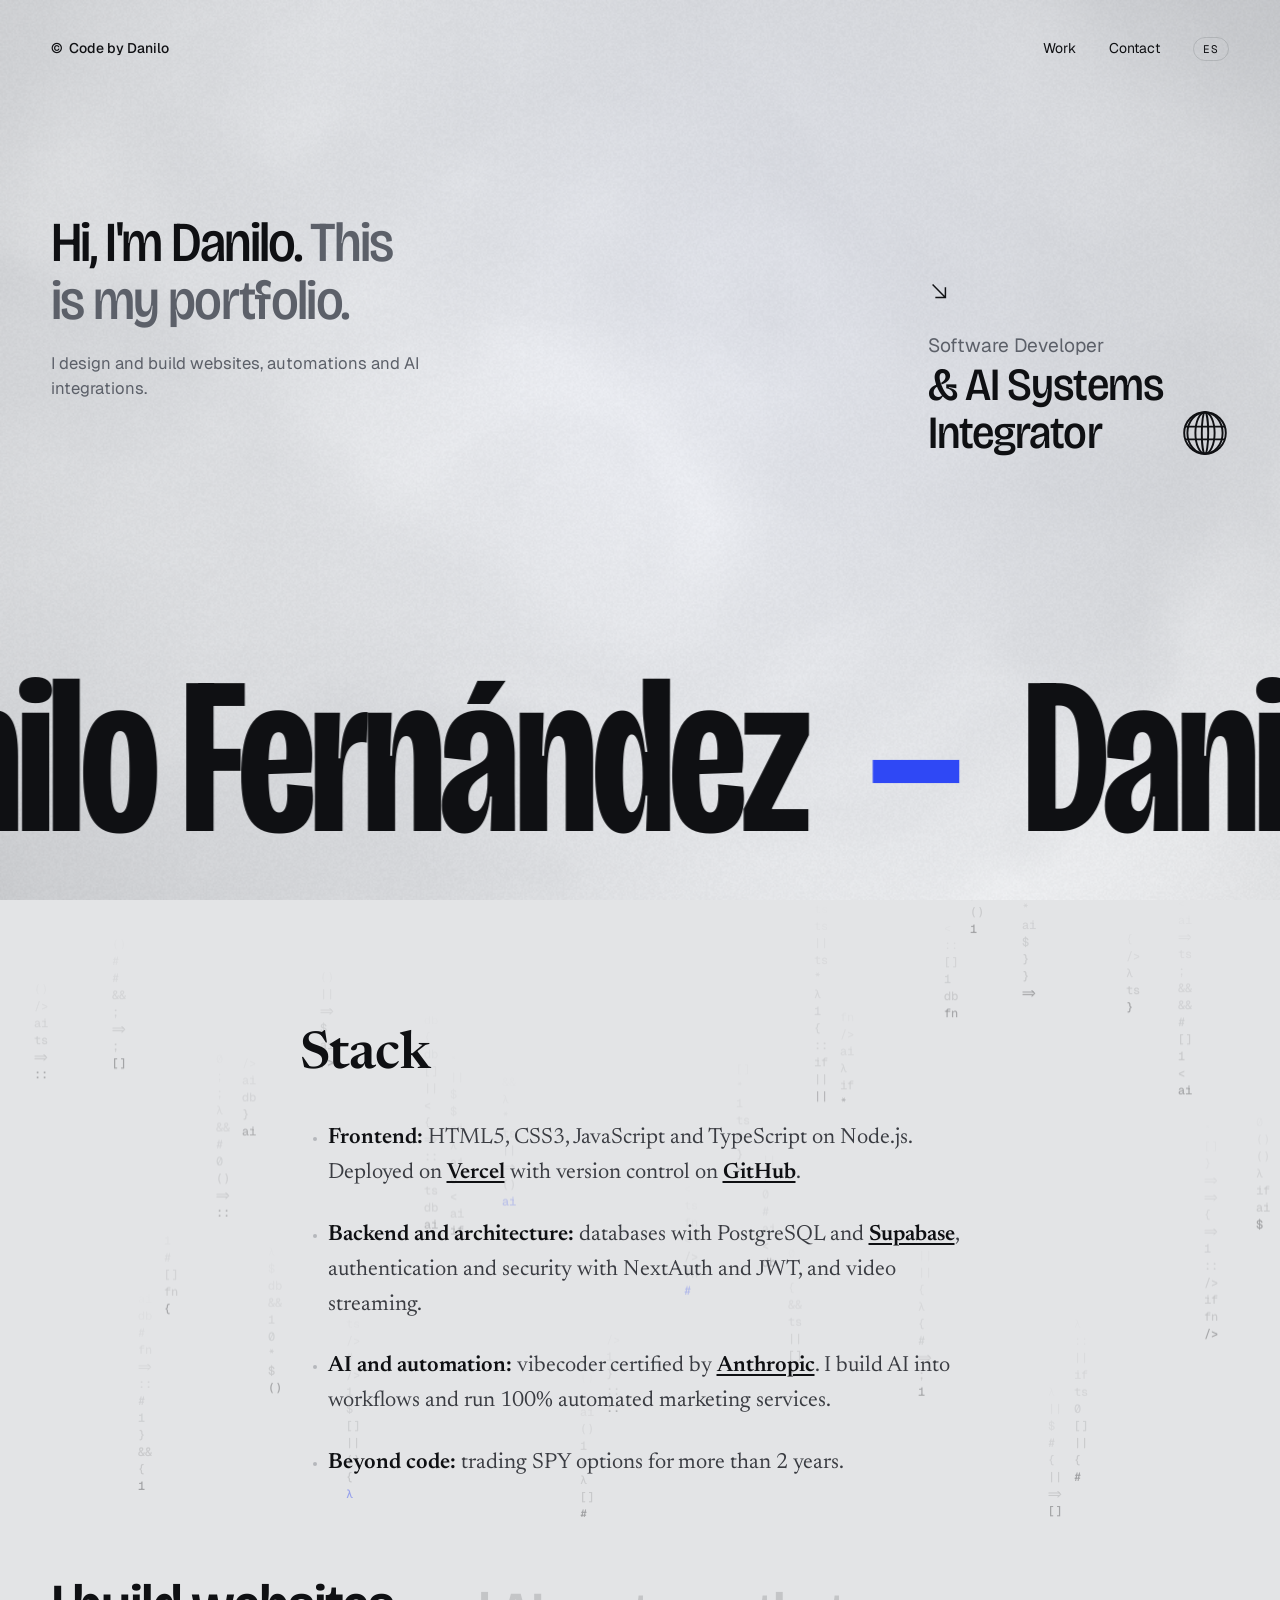
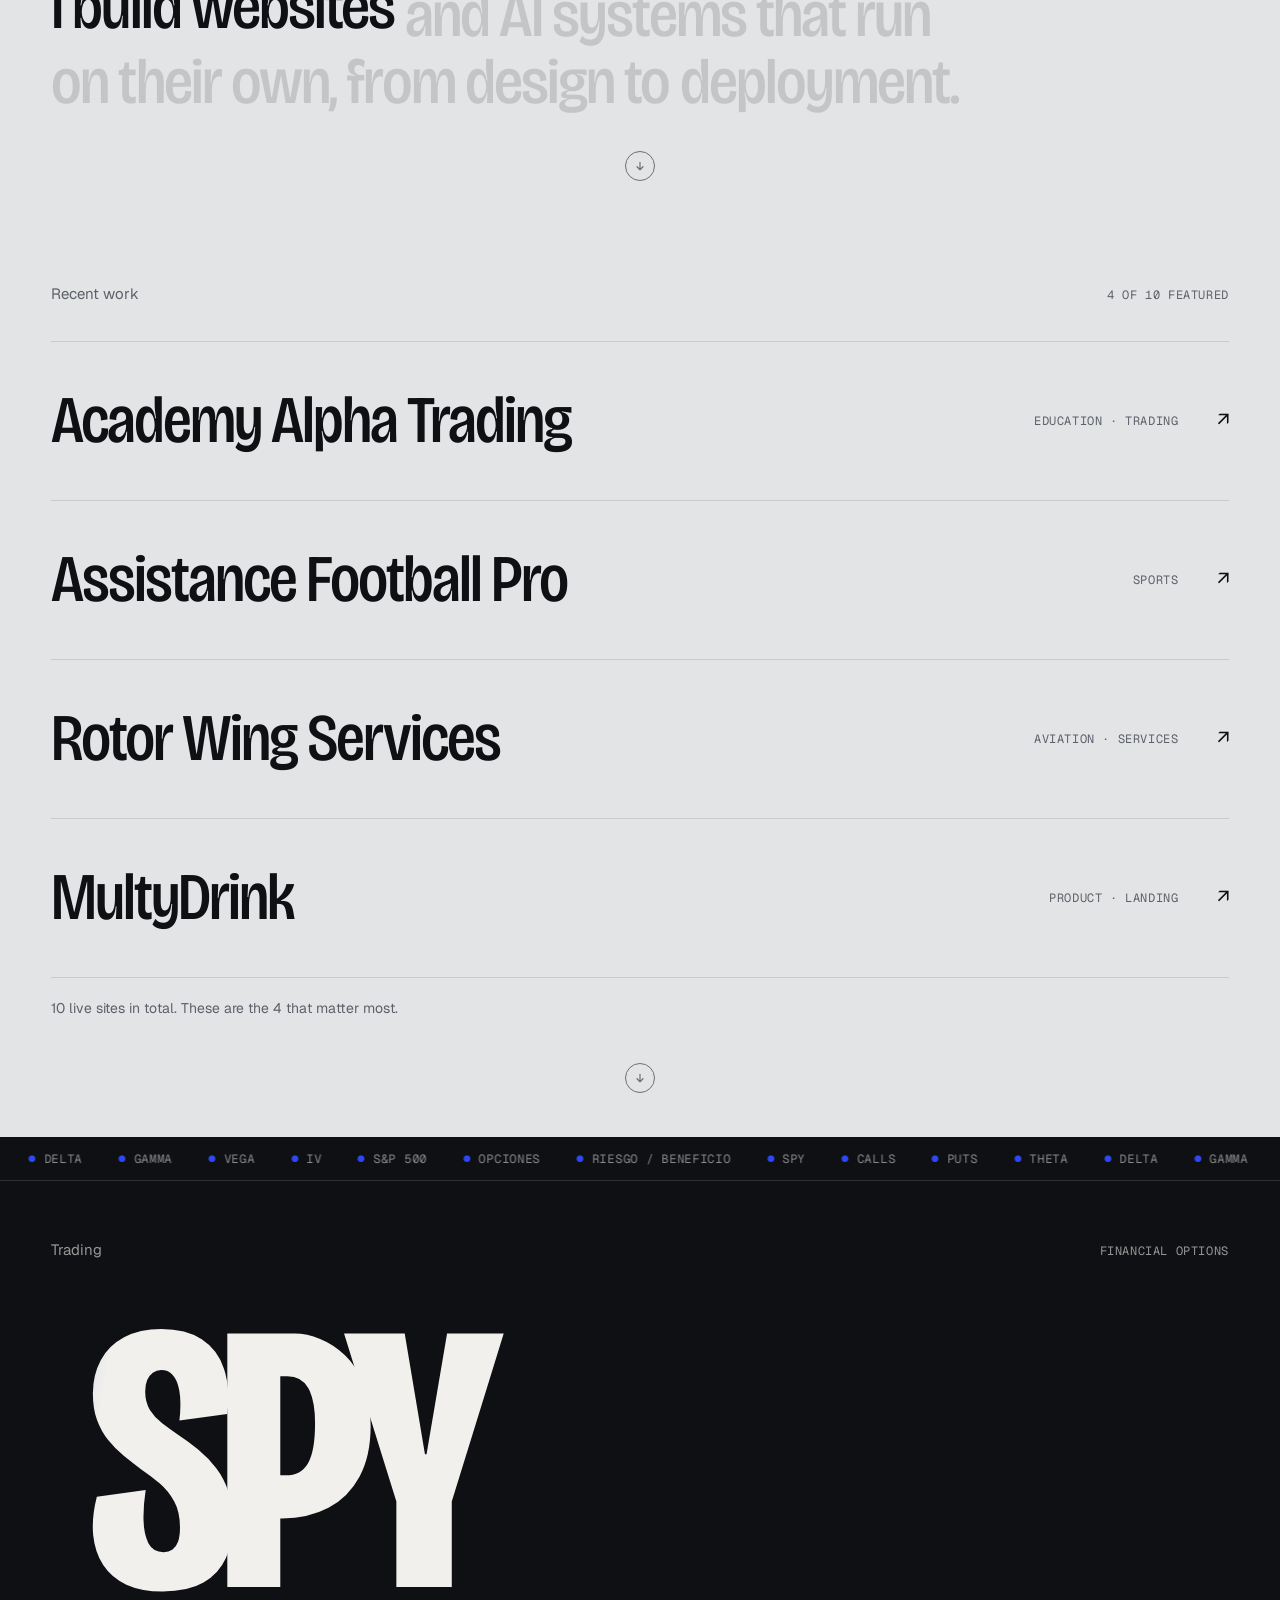
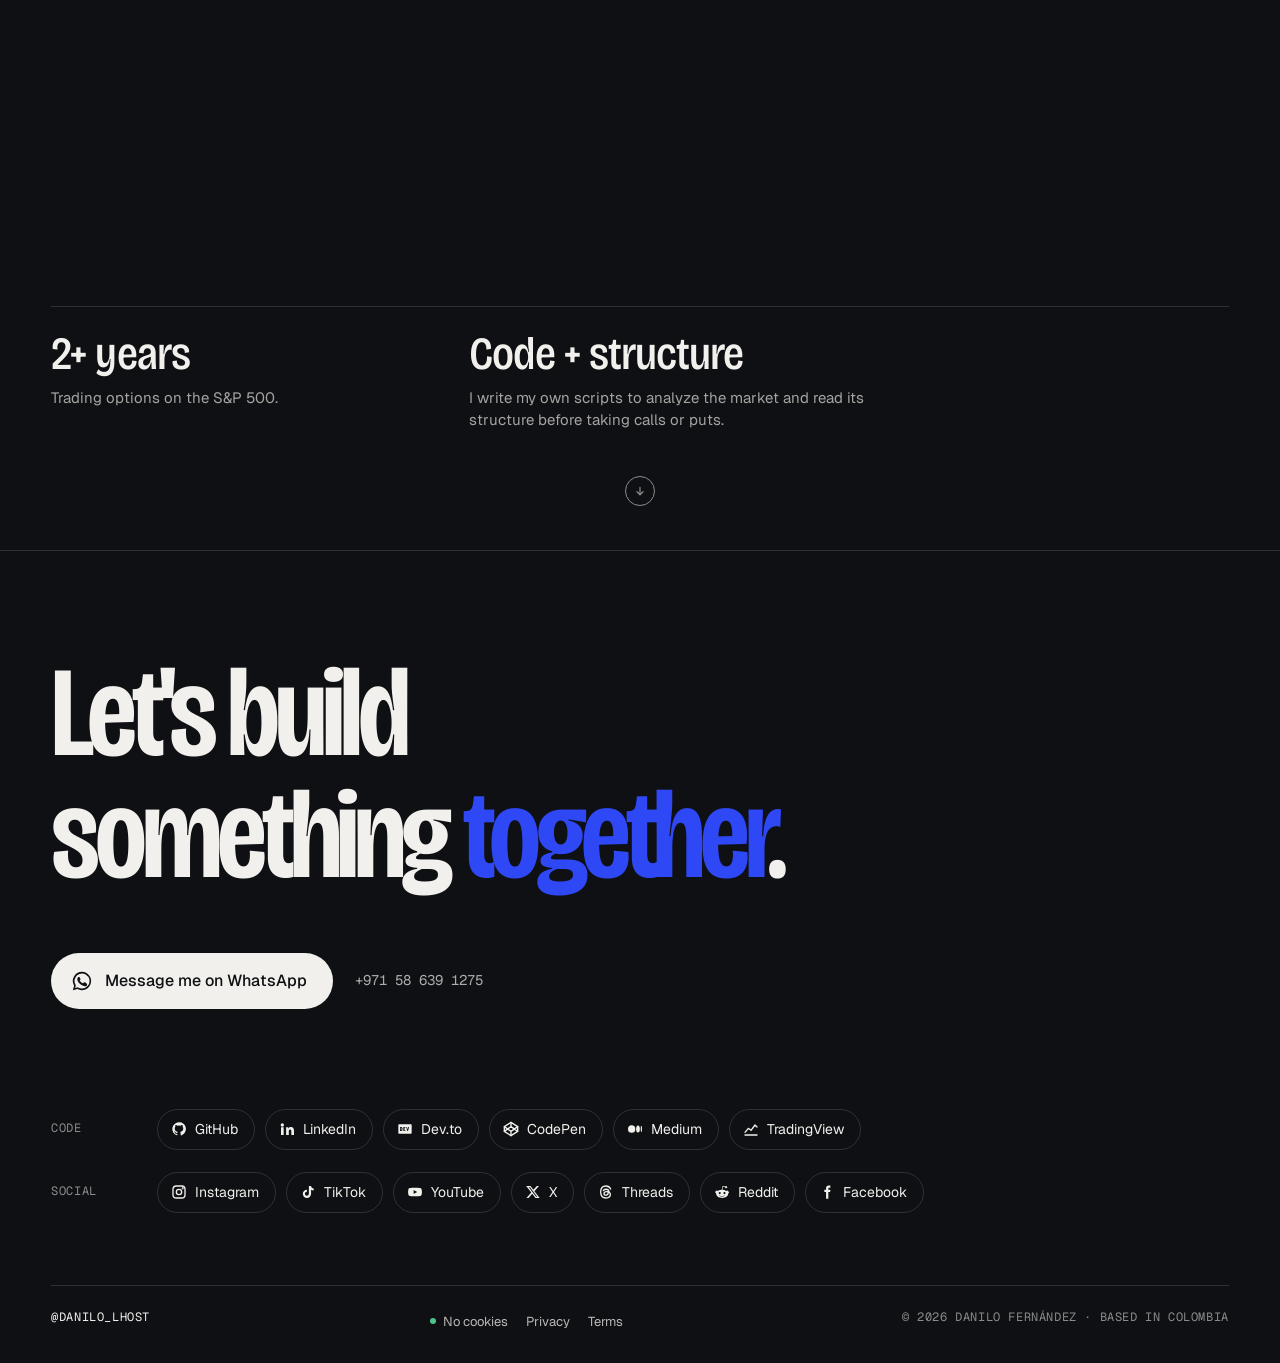
==== index.html @ 9b857a10 "Sitio web de Danilo Fernández Co-Authored-By: Claude Sonnet 5.5 <noreply@anthropic.com> Claude-Sessi" ====
<!doctype html>
<html lang="es">
<head>
<meta charset="utf-8">
<meta name="viewport" content="width=device-width, initial-scale=1, viewport-fit=cover">
<meta name="description" content="Danilo Fernández (danilo_lhost) — Software Developer &amp; AI Systems Integrator. Sitios web, IA y automatización.">
<meta name="theme-color" content="#E3E4E6">
<meta property="og:title" content="Danilo Fernández — Software Developer &amp; AI Systems Integrator">
<meta property="og:description" content="Sitios web, sistemas con IA y automatización. Trading y fútbol.">
<meta property="og:type" content="website">
<link rel="icon" href="data:image/svg+xml,%3Csvg xmlns='http://www.w3.org/2000/svg' viewBox='0 0 64 64'%3E%3Crect width='64' height='64' rx='14' fill='%230F1013'/%3E%3Ctext x='32' y='44' font-family='Arial' font-weight='700' font-size='34' text-anchor='middle' fill='%23F1F0EC'%3ED%3C/text%3E%3Ccircle cx='50' cy='44' r='4' fill='%232F48F5'/%3E%3C/svg%3E">
<style>:root{padding-top:env(safe-area-inset-top,0px);padding-bottom:env(safe-area-inset-bottom,0px)}body{margin:0}img{max-width:100%}[hidden]{display:none!important}</style>
<title>Danilo Fernández</title>
<link rel="preconnect" href="https://fonts.googleapis.com">
<link rel="preconnect" href="https://fonts.gstatic.com" crossorigin>
<link rel="stylesheet" href="https://fonts.googleapis.com/css2?family=Bricolage+Grotesque:opsz,wdth,wght@12..96,75..100,200..800&family=Geist:wght@300..700&family=Geist+Mono:wght@400;500&family=Newsreader:opsz,wght@6..72,400;6..72,500;6..72,600&display=swap">
<link rel="stylesheet" href="/styles.css">
<link rel="stylesheet" href="/extra.css">
</head>
<body>
<div class="pre" id="pre" aria-hidden="true">
<svg viewBox="0 0 100 100" preserveAspectRatio="none"><path id="prePath" d="M0 0 H100 V100 Q50 100 0 100 Z"/></svg>
<span class="word" id="preWord">Hola</span>
</div>
<header class="hero" id="top">
<div class="hero-fallback" aria-hidden="true"></div>
<canvas id="field" aria-hidden="true"></canvas>
<nav class="nav gutter" aria-label="Principal">
<a class="brand" href="#top"><span class="c">©</span><span class="roll"><span>Code by Danilo</span><span>danilo_lhost</span></span></a>
<ul>
<li><a href="#experiencia" data-i18n="nav_exp">Experiencia</a></li>
<li><a href="#proyectos" data-i18n="nav_proj">Proyectos</a></li>
<li><a href="#contacto" data-i18n="nav_contact">Contacto</a></li>
<li><button type="button" class="lang" id="langBtn" aria-label="Ver en inglés">EN</button></li>
</ul>
</nav>
<div class="hero-code" aria-label="Perfil de Danilo en código">
<div class="intro" id="intro">
<span class="avail"><i></i><span data-x="avail">Disponible para proyectos</span></span>
<p class="intro-big"><span data-x="hi">Hola, soy Danilo.</span> <span class="soft" data-x="port">Este es mi portafolio.</span></p>
<p class="intro-sub" data-x="sub">Diseño y desarrollo sitios web, automatizaciones e integraciones de IA.</p>
</div>
<div class="code" id="codeCard">
<div class="code-bar"><span class="file"><i></i>danilo.ts</span><span class="status" id="codeStatus">escribiendo…</span></div>
<pre id="codePre"></pre>
</div>
<a class="scroll-hint" id="scrollHint" href="#stack" aria-label="Desliza para ver más">
<span class="badge">
<span class="core"><svg viewBox="0 0 16 16" fill="none" stroke="currentColor" stroke-width="1.8" aria-hidden="true"><path d="M8 2v11M3.5 8.5 8 13l4.5-4.5"/></svg></span>
</span>
<span class="hint-text" data-i18n="hint"><b>Desliza para ver más</b></span>
</a>
</div>
<div class="hero-body gutter">
<div class="right">
<div class="role">
<svg class="arrow" viewBox="0 0 24 24" fill="none" stroke="currentColor" stroke-width="1.6" aria-hidden="true"><path d="M5 5l14 14M19 8v11H8"/></svg>
<div class="role-row">
<div>
<p class="kicker">Software Developer</p>
<p class="main">&amp; AI Systems<br>Integrator</p>
</div>
<svg class="globe" viewBox="0 0 30 30" fill="none" stroke="currentColor" stroke-width="1.2" aria-hidden="true">
<circle cx="15" cy="15" r="13"/><ellipse cx="15" cy="15" rx="6" ry="13"/><ellipse cx="15" cy="15" rx="11" ry="13"/><ellipse cx="15" cy="15" rx="2" ry="13"/><path d="M2.5 11h25M2.5 19h25"/>
</svg>
</div>
</div>
</div>
</div>
<div class="marquee" aria-label="Danilo Fernández">
<div class="track" id="track" aria-hidden="true">
<div class="group"><span class="nm">Danilo Fernández</span><span class="dash">—</span><span class="nm">Danilo Fernández</span><span class="dash">—</span></div>
<div class="group"><span class="nm">Danilo Fernández</span><span class="dash">—</span><span class="nm">Danilo Fernández</span><span class="dash">—</span></div>
</div>
</div>
</header>
<main>
<section class="stack gutter" id="stack">
<div class="col">
<h2>Stack</h2>
<ul>
<li data-i18n="stack_fe"><b>Frontend:</b> HTML5, CSS3, JavaScript y TypeScript sobre Node.js. Despliegue en <a href="https://vercel.com" target="_blank" rel="noopener">Vercel</a> y control de versiones en <a href="https://github.com" target="_blank" rel="noopener">GitHub</a>.</li>
<li data-i18n="stack_be"><b>Backend y arquitectura:</b> bases de datos con PostgreSQL y <a href="https://supabase.com" target="_blank" rel="noopener">Supabase</a>, autenticación y seguridad con NextAuth y JWT, y streaming de video.</li>
<li data-i18n="stack_ai"><b>IA y automatizaciones:</b> vibecoder con certificación de <a href="https://www.anthropic.com" target="_blank" rel="noopener">Anthropic</a>. Integro IA en flujos de trabajo y monto servicios de marketing 100% automatizados.</li>
<li data-i18n="stack_more"><b>Complementario:</b> trading de opciones sobre SPY desde hace más de 2 años.</li>
</ul>
</div>
<a class="next" href="#trading" aria-label="Ir a Trading"><span><svg viewBox="0 0 16 16" fill="none" stroke="currentColor" stroke-width="1.6" stroke-linecap="round" stroke-linejoin="round"><path d="M8 3v10M4 9l4 4 4-4"/></svg></span></a>
</section>
<section class="trading" id="trading">
<div class="tape" aria-hidden="true"><div class="t" id="tape"></div></div>
<div class="chart" aria-hidden="true">
<svg id="chartSvg" viewBox="0 0 1000 300" preserveAspectRatio="none">
<defs>
<linearGradient id="area" x1="0" y1="0" x2="0" y2="1"><stop offset="0" stop-color="#2F48F5" stop-opacity=".35"/><stop offset="1" stop-color="#2F48F5" stop-opacity="0"/></linearGradient>
<clipPath id="reveal"><rect id="revealRect" x="0" y="-20" width="0" height="340"/></clipPath>
</defs>
<g clip-path="url(#reveal)">
<path id="areaPath" fill="url(#area)"/>
<path id="linePath" fill="none" stroke="#2F48F5" stroke-width="2.5" vector-effect="non-scaling-stroke"/>
</g>
</svg>
</div>
<div class="inner gutter">
<div class="head"><h2 style="color:rgba(241,240,236,.6)">Trading</h2><span class="mono" data-i18n="tr_kicker">Opciones financieras</span></div>
<p class="spy" id="spy">SPY</p>
<div class="tfacts">
<div data-i18n="tr_years"><b>+2 años</b><span>Operando opciones sobre el S&amp;P 500.</span></div>
<div data-i18n="tr_code"><b>Código + estructura</b><span>Escribo mis propios scripts para analizar el mercado y leer su estructura antes de entrar en calls o puts.</span></div>
</div>
<a class="next" href="#experiencia" aria-label="Ir a Experiencia"><span><svg viewBox="0 0 16 16" fill="none" stroke="currentColor" stroke-width="1.6" stroke-linecap="round" stroke-linejoin="round"><path d="M8 3v10M4 9l4 4 4-4"/></svg></span></a>
</div>
</section>
<section class="exp gutter" id="experiencia">
<div class="statement">
<p class="big" data-i18n="exp_big">Construyo sitios web y sistemas con IA que trabajan solos, del diseño al despliegue.</p>
</div>
<a class="next" href="#proyectos" aria-label="Ir a Proyectos"><span><svg viewBox="0 0 16 16" fill="none" stroke="currentColor" stroke-width="1.6" stroke-linecap="round" stroke-linejoin="round"><path d="M8 3v10M4 9l4 4 4-4"/></svg></span></a>
</section>
<section class="work gutter" id="proyectos">
<div class="head"><h2 data-i18n="work_title">Trabajo reciente</h2><span class="mono" data-i18n="work_count">4 destacados de 10</span></div>
<ul class="rows">
<li><a href="https://academyalphatrading.com/" target="_blank" rel="noopener" data-domain="academyalphatrading.com" data-hue="228">
<span class="r-name">Academy Alpha Trading</span><span class="r-kind mono" data-i18n="k_edu">Educación · Trading</span><span class="r-arrow">↗</span></a></li>
<li><a href="https://assistancefootballpro.es/" target="_blank" rel="noopener" data-domain="assistancefootballpro.es" data-hue="150">
<span class="r-name">Assistance Football Pro</span><span class="r-kind mono" data-i18n="k_sport">Deporte</span><span class="r-arrow">↗</span></a></li>
<li><a href="https://rotorwingservices.com/" target="_blank" rel="noopener" data-domain="rotorwingservices.com" data-hue="24">
<span class="r-name">Rotor Wing Services</span><span class="r-kind mono" data-i18n="k_avi">Aviación · Servicios</span><span class="r-arrow">↗</span></a></li>
<li><a href="https://multydrink.pages.dev/" target="_blank" rel="noopener" data-domain="multydrink.pages.dev" data-hue="300">
<span class="r-name">MultyDrink</span><span class="r-kind mono" data-i18n="k_prod">Producto · Landing</span><span class="r-arrow">↗</span></a></li>
</ul>
<p class="more" data-i18n="work_more">10 sitios publicados en total. Aquí van los 4 más importantes.</p>
<a class="next" href="#contacto" aria-label="Ir a Contacto"><span><svg viewBox="0 0 16 16" fill="none" stroke="currentColor" stroke-width="1.6" stroke-linecap="round" stroke-linejoin="round"><path d="M8 3v10M4 9l4 4 4-4"/></svg></span></a>
</section>
<section class="futbol" id="futbol" hidden>
<div class="grass" aria-hidden="true"></div>
<div class="lines" aria-hidden="true">
<svg viewBox="0 0 1000 600" preserveAspectRatio="none">
<rect x="0" y="0" width="1000" height="600" pathLength="1" class="ln"/>
<path d="M500 0V600" pathLength="1" class="ln"/>
<circle cx="500" cy="300" r="90" pathLength="1" class="ln"/>
<path d="M0 140H150V460H0M1000 140H850V460H1000" pathLength="1" class="ln"/>
<path d="M0 230H55V370H0M1000 230H945V370H1000" pathLength="1" class="ln"/>
</svg>
</div>
<svg class="ball" id="ball" viewBox="0 0 100 100" aria-hidden="true">
<circle cx="50" cy="50" r="46" fill="#F1F0EC" stroke="#0F1013" stroke-width="3"/>
<path d="M50 30l17 12-6.5 20h-21L33 42z" fill="#0F1013"/>
<path d="M50 30V8M67 42l20-8M60.5 62l13 17M39.5 62l-13 17M33 42l-20-8" stroke="#0F1013" stroke-width="3" fill="none"/>
</svg>
<div class="inner gutter">
<div class="head"><h2 style="color:inherit;opacity:.7" data-i18n="fb_title">Fútbol</h2><span class="mono" data-i18n="fb_kicker">Alto rendimiento</span></div>
<h2 class="big" data-i18n="fb_big">Disciplina<br>de cancha.</h2>
<div class="ffacts">
<div class="fx-small" data-i18n="fb_eq"><b>Ex-cantera La Equidad</b><span>Categoría Sub-15, Colombia.</span></div>
<div class="fx-dubai" data-i18n="fb_dubai"><span class="mono">Dubái · Torneos internacionales</span><b>Partidos contra equipos de primera división.</b></div>
</div>
<p class="why" data-i18n="fb_why">Programo para financiar mi carrera deportiva. Cada sitio, cada automatización y cada cliente me acercan a jugar en el Barcelona.</p>
<a class="next" href="#contacto" aria-label="Ir a Contacto"><span><svg viewBox="0 0 16 16" fill="none" stroke="currentColor" stroke-width="1.6" stroke-linecap="round" stroke-linejoin="round"><path d="M8 3v10M4 9l4 4 4-4"/></svg></span></a>
</div>
</section>
</main>
<footer class="gutter" id="contacto">
<h2 data-i18n="ct_title">¿Construimos<br>algo <em>juntos</em>?</h2>
<div class="cta-row">
<a class="wa" href="https://wa.me/971586391275" target="_blank" rel="noopener">
<svg viewBox="0 0 24 24" fill="currentColor" aria-hidden="true"><path d="M12 2a10 10 0 0 0-8.6 15.1L2 22l5-1.3A10 10 0 1 0 12 2Zm0 18.2a8.2 8.2 0 0 1-4.2-1.2l-.3-.2-3 .8.8-2.9-.2-.3A8.2 8.2 0 1 1 12 20.2Zm4.5-6.1c-.2-.1-1.5-.7-1.7-.8-.2-.1-.4-.1-.6.1l-.8 1c-.1.2-.3.2-.5.1a6.7 6.7 0 0 1-3.3-2.9c-.2-.4.2-.4.7-1.3.1-.2 0-.3 0-.4l-.8-1.8c-.2-.5-.4-.4-.6-.4h-.5a1 1 0 0 0-.7.3 3 3 0 0 0-.9 2.2 5.2 5.2 0 0 0 1.1 2.8 11.9 11.9 0 0 0 4.6 4c1.7.7 2.3.8 3.2.7.5-.1 1.5-.6 1.7-1.2.2-.6.2-1.1.1-1.2l-.4-.2Z"/></svg>
<span data-i18n="wa">Escríbeme por WhatsApp</span>
</a>
<span class="wa-num">+971 58 639 1275</span>
</div>
<div class="soc-groups">
<div class="soc-group"><span class="mono" data-i18n="soc_code">Código</span><div class="socials">
<a href="https://github.com/danilo_lhost" target="_blank" rel="noopener"><svg viewBox="0 0 24 24" fill="currentColor" aria-hidden="true"><path d="M12 2a10 10 0 0 0-3.2 19.5c.5.1.7-.2.7-.5v-1.7c-2.8.6-3.4-1.3-3.4-1.3-.4-1.2-1.1-1.5-1.1-1.5-.9-.6.1-.6.1-.6 1 .1 1.5 1 1.5 1 .9 1.6 2.4 1.1 3 .8.1-.7.4-1.1.6-1.3-2.2-.3-4.6-1.1-4.6-5a3.9 3.9 0 0 1 1-2.7 3.6 3.6 0 0 1 .1-2.7s.8-.3 2.8 1a9.6 9.6 0 0 1 5 0c1.9-1.3 2.8-1 2.8-1 .5 1.4.2 2.4.1 2.7a3.9 3.9 0 0 1 1 2.7c0 3.9-2.3 4.7-4.6 5 .4.3.7.9.7 1.9v2.8c0 .3.2.6.7.5A10 10 0 0 0 12 2Z"/></svg>GitHub</a>
<a href="https://www.linkedin.com/in/danilo_lhost" target="_blank" rel="noopener"><svg viewBox="0 0 24 24" fill="currentColor" aria-hidden="true"><path d="M4.98 3.5a2.5 2.5 0 1 1 0 5 2.5 2.5 0 0 1 0-5ZM3 9.5h4V21H3V9.5Zm7 0h3.8v1.6h.1a4.2 4.2 0 0 1 3.8-2c4 0 4.8 2.6 4.8 6V21h-4v-5.2c0-1.2 0-2.9-1.8-2.9s-2 1.4-2 2.8V21h-4V9.5Z"/></svg>LinkedIn</a>
<a href="https://dev.to/danilo_lhost" target="_blank" rel="noopener"><svg viewBox="0 0 24 24" fill="currentColor" aria-hidden="true"><path d="M3 5h18a1 1 0 0 1 1 1v12a1 1 0 0 1-1 1H3a1 1 0 0 1-1-1V6a1 1 0 0 1 1-1Zm3.2 4H4.5v6h1.7a2 2 0 0 0 2-2v-2a2 2 0 0 0-2-2Zm-.2 1.2c.4 0 .6.2.6.6v2.4c0 .4-.2.6-.6.6h-.3v-3.6H6Zm6.6-1.2H9.5v6h3.1v-1.2h-1.8V12.6h1.1v-1.2h-1.1v-1.2h1.8V9Zm1.2 0 1.6 6h1.1l1.6-6h-1.3l-.9 3.7-.9-3.7h-1.2Z"/></svg>Dev.to</a>
<a href="https://codepen.io/danilo_lhost" target="_blank" rel="noopener"><svg viewBox="0 0 24 24" fill="none" stroke="currentColor" stroke-width="2" stroke-linecap="round" stroke-linejoin="round" aria-hidden="true"><path d="M12 2 22 8.5v7L12 22 2 15.5v-7L12 2Z"/><path d="M12 22v-6.5M22 8.5l-10 7-10-7M2 15.5l10-7 10 7M12 2v6.5"/></svg>CodePen</a>
<a href="https://medium.com/@danilo_lhost" target="_blank" rel="noopener"><svg viewBox="0 0 24 24" fill="currentColor" aria-hidden="true"><ellipse cx="7" cy="12" rx="5.5" ry="5.8"/><ellipse cx="16.5" cy="12" rx="2.8" ry="5.4"/><ellipse cx="21.5" cy="12" rx="1" ry="4.8"/></svg>Medium</a>
<a href="https://www.tradingview.com/u/danilo_lhost/" target="_blank" rel="noopener"><svg viewBox="0 0 24 24" fill="none" stroke="currentColor" stroke-width="2" stroke-linecap="round" stroke-linejoin="round" aria-hidden="true"><path d="M3 17l5-6 4 3 6-8 3 3"/><path d="M3 21h18"/></svg>TradingView</a>
</div></div>
<div class="soc-group"><span class="mono" data-i18n="soc_net">Redes</span><div class="socials">
<a href="https://www.instagram.com/danilo_lhost" target="_blank" rel="noopener"><svg viewBox="0 0 24 24" fill="none" stroke="currentColor" stroke-width="2" aria-hidden="true"><rect x="3" y="3" width="18" height="18" rx="5"/><circle cx="12" cy="12" r="4"/><circle cx="17.5" cy="6.5" r=".6" fill="currentColor"/></svg>Instagram</a>
<a href="https://www.tiktok.com/@danilo_lhost" target="_blank" rel="noopener"><svg viewBox="0 0 24 24" fill="currentColor" aria-hidden="true"><path d="M16.6 3c.3 2.1 1.6 3.6 3.9 3.8v3a7 7 0 0 1-3.9-1.2v6.2A6.2 6.2 0 1 1 10.4 8.6v3.2a3 3 0 1 0 2.9 3V3h3.3Z"/></svg>TikTok</a>
<a href="https://www.youtube.com/@danilo_lhost" target="_blank" rel="noopener"><svg viewBox="0 0 24 24" fill="currentColor" aria-hidden="true"><path d="M22 8.2a3 3 0 0 0-2.1-2.1C18 5.6 12 5.6 12 5.6s-6 0-7.9.5A3 3 0 0 0 2 8.2 31 31 0 0 0 1.6 12 31 31 0 0 0 2 15.8a3 3 0 0 0 2.1 2.1c1.9.5 7.9.5 7.9.5s6 0 7.9-.5a3 3 0 0 0 2.1-2.1 31 31 0 0 0 .4-3.8 31 31 0 0 0-.4-3.8ZM10 15.1V8.9l5.2 3.1L10 15.1Z"/></svg>YouTube</a>
<a href="https://x.com/danilo_lhost" target="_blank" rel="noopener"><svg viewBox="0 0 24 24" fill="currentColor" aria-hidden="true"><path d="M17.8 3h3.1l-6.8 7.7L22 21h-6.2l-4.9-6.3L5.3 21H2.2l7.2-8.3L1.8 3h6.4l4.4 5.8L17.8 3Zm-1.1 16.2h1.7L7.4 4.7H5.6l11.1 14.5Z"/></svg>X</a>
<a href="https://www.threads.net/@danilo_lhost" target="_blank" rel="noopener"><svg viewBox="0 0 24 24" fill="none" stroke="currentColor" stroke-width="2" stroke-linecap="round" stroke-linejoin="round" aria-hidden="true"><path d="M16.5 11.2c-.5-2.2-2.1-3.3-4.3-3.3-2.6 0-4.1 1.8-4.1 1.8"/><path d="M19 7.5C17.6 4.6 15.2 3 12 3 7 3 4 6.6 4 12s3 9 8 9c3.6 0 6.5-2 6.5-5.2 0-2.6-2.3-4.3-5.6-4.3-2.4 0-3.9 1.2-3.9 2.8s1.3 2.5 3 2.5c2.7 0 3.6-2.3 3.4-5.6"/></svg>Threads</a>
<a href="https://www.reddit.com/user/danilo_lhost" target="_blank" rel="noopener"><svg viewBox="0 0 24 24" fill="currentColor" aria-hidden="true"><path d="M22 12.1a2.2 2.2 0 0 0-3.7-1.6 10.8 10.8 0 0 0-5.8-1.8l1-4.6 3.2.7a1.6 1.6 0 1 0 .2-.9l-3.6-.8a.5.5 0 0 0-.6.4l-1.1 5.2a10.8 10.8 0 0 0-5.9 1.8 2.2 2.2 0 1 0-2.4 3.6v.7c0 3.5 4 6.3 9 6.3s9-2.8 9-6.3v-.7a2.2 2.2 0 0 0 1.3-2ZM7 13.6a1.6 1.6 0 1 1 3.2 0 1.6 1.6 0 0 1-3.2 0Zm9 4.2a5.8 5.8 0 0 1-4 1.2 5.8 5.8 0 0 1-4-1.2.4.4 0 0 1 .6-.6 5 5 0 0 0 3.4 1 5 5 0 0 0 3.4-1 .4.4 0 1 1 .6.6Zm-.3-2.6a1.6 1.6 0 1 1 0-3.2 1.6 1.6 0 0 1 0 3.2Z"/></svg>Reddit</a>
<a href="https://www.facebook.com/danilo_lhost" target="_blank" rel="noopener"><svg viewBox="0 0 24 24" fill="currentColor" aria-hidden="true"><path d="M14 8.5V6.8c0-.8.2-1.3 1.4-1.3H17V2.2a21 21 0 0 0-2.4-.1C12.2 2.1 10.6 3.6 10.6 6.3v2.2H8V12h2.6v10H14V12h2.7l.4-3.5H14Z"/></svg>Facebook</a>
</div></div>
</div>
<div class="foot">
<span class="mono" style="color:var(--bone)">@danilo_lhost</span>
<nav class="legal-links" aria-label="Legal">
<span class="nocookie" data-i18n="nocookie"><i></i>Sin cookies</span>
<button type="button" data-open="privacidad" data-i18n="lg_priv">Privacidad</button>
<button type="button" data-open="terminos" data-i18n="lg_terms">Términos</button>
</nav>
<span class="mono" data-i18n="copy">© 2026 Danilo Fernández · Basado en Colombia</span>
</div>
</footer>
<div class="legal" id="legal" hidden>
<div class="legal-scrim" data-close></div>
<div class="legal-sheet" role="dialog" aria-modal="true" aria-labelledby="legalTitle" tabindex="-1">
<div class="legal-top"><span class="mono" data-i18n="lg_updated">Actualizado el 16 de octubre de 2026</span><button type="button" class="legal-x" data-close aria-label="Cerrar">✕</button></div>
<article id="privacidad" hidden data-i18n="art_priv">
<h2 id="legalTitle">Privacidad</h2>
<p class="lead">Este sitio es mi portafolio. No te pide datos, no crea cuentas y no usa cookies.</p>
<h3>Qué datos recojo</h3>
<p>Ninguno de forma directa. No hay formularios, registro ni inicio de sesión.</p>
<h3>Cookies</h3>
<p>No uso cookies ni tecnologías parecidas para seguirte o medirte. Por eso no ves un aviso de cookies.</p>
<h3>Analíticas y publicidad</h3>
<p>No hay herramientas de analítica, píxeles de publicidad ni seguimiento entre sitios.</p>
<h3>Alojamiento</h3>
<p>El proveedor que sirve la página procesa datos técnicos mínimos, como la dirección IP y el navegador, solo para entregarla y protegerla de abusos.</p>
<h3>Tipografías</h3>
<p>Las fuentes se cargan desde Google Fonts, que recibe tu dirección IP para entregarlas. No instala cookies.</p>
<h3>Enlaces externos</h3>
<p>Si abres WhatsApp o alguna de mis redes, sales de este sitio y aplican las políticas de esa plataforma.</p>
<h3>Tus derechos</h3>
<p>Si me escribes, uso tu mensaje solo para responderte. Puedes pedirme en cualquier momento que lo borre, conforme a la Ley 1581 de 2012 de protección de datos de Colombia.</p>
<h3>Contacto</h3>
<p>WhatsApp: <span class="sel">+971 58 639 1275</span></p>
</article>
<article id="terminos" hidden data-i18n="art_terms">
<h2>Términos</h2>
<p class="lead">Al usar este sitio aceptas estas condiciones simples.</p>
<h3>Uso</h3>
<p>El sitio es informativo: muestra quién soy, lo que hago y mis proyectos.</p>
<h3>Propiedad</h3>
<p>El diseño, el código y los textos de este sitio son míos. Los proyectos que aparecen pertenecen a sus clientes y marcas, y se muestran como parte de mi trabajo.</p>
<h3>Trading</h3>
<p>Lo que comparto sobre trading describe mi experiencia personal. No es asesoría financiera ni una recomendación de inversión.</p>
<h3>Enlaces externos</h3>
<p>No controlo el contenido de los sitios a los que enlazo.</p>
<h3>Cambios</h3>
<p>Puedo actualizar estos términos. La fecha de arriba indica la última versión.</p>
</article>
</div>
</div>
<div class="peek" id="peek" aria-hidden="true"><div class="art"></div><span class="mono" id="peekDomain"></span><b id="peekName"></b></div>
<div class="cursor" id="cursor" aria-hidden="true"></div>
<script src="/app.js"></script>
<script src="/extra.js"></script>
</body>
</html>
---- styles.css ----
:root{ --paper:#E3E4E6; --paper-2:#D3D5D9; --ink:#0F1013; --ink-2:#1B1D22; --mute:#5C6069; --line:rgba(15,16,19,.12); --bone:#F1F0EC; --bone-line:rgba(241,240,236,.14); --cobalt:#2F48F5; --pitch:#1E6A3A; --pitch-2:#247A43; --amber:#A3500F; --f-display:"Bricolage Grotesque","Arial Narrow",system-ui,sans-serif; --f-body:"Geist",ui-sans-serif,system-ui,-apple-system,"Segoe UI",sans-serif; --f-mono:"Geist Mono",ui-monospace,SFMono-Regular,Menlo,monospace; --f-serif:"Newsreader",Georgia,"Times New Roman",serif; --ease:cubic-bezier(.22,1,.36,1); --gx:max(clamp(16px,4vw,56px), env(safe-area-inset-left,0px)); --gr:max(clamp(16px,4vw,56px), env(safe-area-inset-right,0px)); color-scheme:light; }
html{background:var(--paper)}
@media all{html{scroll-behavior:smooth}}
body{background:var(--paper);color:var(--ink);font-family:var(--f-body);font-size:15px;line-height:1.5;-webkit-font-smoothing:antialiased;overflow-x:hidden}
body.locked{overflow:hidden}
a{color:inherit;text-decoration:none}
::selection{background:var(--cobalt);color:var(--bone)}
:focus-visible{outline:2px solid var(--cobalt);outline-offset:4px;border-radius:4px}
.gutter{padding-left:var(--gx);padding-right:var(--gr)}
.mono{font-family:var(--f-mono);font-size:12px;letter-spacing:.05em;text-transform:uppercase;color:var(--mute)}
.head{display:flex;justify-content:space-between;align-items:baseline;gap:16px;margin-bottom:clamp(20px,3vw,36px)}
.head h2{margin:0;font-weight:400;font-size:15px;color:var(--mute)}
.pre{position:fixed;inset:0;z-index:100;display:grid;place-items:center;color:var(--bone);pointer-events:none; animation:pre-failsafe .01s linear 4.5s forwards}
.pre svg{position:absolute;inset:0;width:100%;height:100%;overflow:visible}
.pre path{fill:var(--ink)}
.pre .word{position:relative;display:flex;align-items:center;gap:14px;font-size:clamp(34px,5vw,52px);letter-spacing:-.01em;font-weight:400}
.pre .word::before{content:"";width:10px;height:10px;border-radius:50%;background:var(--bone)}
.pre.out .word{opacity:0;transform:translateY(-30px);transition:opacity .4s, transform .6s var(--ease)}
.pre.gone{display:none}
@keyframes pre-failsafe{to{visibility:hidden}}
.hero{position:relative;min-height:100svh;display:flex;flex-direction:column;overflow:hidden;isolation:isolate;background:var(--paper)}
.hero-fallback{position:absolute;inset:0;z-index:-2;background:radial-gradient(90% 70% at 70% 30%, var(--paper) 0%, var(--paper-2) 100%)}
#field{position:absolute;inset:0;width:100%;height:100%;z-index:-1;display:block}
.nav{display:flex;justify-content:space-between;align-items:center;gap:16px;padding-block:clamp(20px,3vw,34px);font-size:14px;position:relative;z-index:3}
.brand{display:inline-flex;gap:6px;align-items:center;font-weight:500}
.brand .c{display:inline-block;transition:transform .6s var(--ease)}
.brand:hover .c{transform:rotate(360deg)}
.roll{display:inline-grid;overflow:hidden;height:1.5em}
.roll span{grid-area:1/1;transition:transform .55s var(--ease)}
.roll span+span{transform:translateY(110%)}
.brand:hover .roll span:first-child{transform:translateY(-110%)}
.brand:hover .roll span+span{transform:translateY(0)}
.nav ul{display:flex;gap:clamp(14px,2.6vw,36px);list-style:none;margin:0;padding:0}
.nav ul a{position:relative;display:inline-block;padding-block:4px}
.nav ul a::after{content:"";position:absolute;left:50%;bottom:-6px;width:5px;height:5px;border-radius:50%;background:currentColor;transform:translateX(-50%) scale(0);transition:transform .45s var(--ease)}
.nav ul a:hover::after{transform:translateX(-50%) scale(1)}
.hero-body{flex:1;display:flex;justify-content:flex-end;align-items:center;gap:28px;position:relative;z-index:2;padding-block:24px}
.right{display:flex;align-items:flex-end;gap:clamp(20px,3vw,44px);flex-wrap:wrap}
.role{min-width:0}
.role .arrow{width:22px;height:22px;display:block;margin-bottom:clamp(18px,2.4vw,30px)}
.role p{margin:0}
.role .kicker{font-size:clamp(16px,1.5vw,20px);color:var(--mute)}
.role .main{font-family:var(--f-display);font-variation-settings:"wdth" 92,"opsz" 64;font-weight:500;font-size:clamp(30px,3.6vw,50px);line-height:1.04;letter-spacing:-.02em;text-wrap:balance}
.globe{width:48px;height:48px;flex:none;color:var(--ink)}
.globe ellipse{transform-box:fill-box;transform-origin:center;animation:meridian 6s linear infinite}
.globe ellipse:nth-of-type(2){animation-delay:-2s}
.globe ellipse:nth-of-type(3){animation-delay:-4s}
@keyframes meridian{0%{transform:scaleX(1)}50%{transform:scaleX(-1)}100%{transform:scaleX(1)}}
.role-row{display:flex;align-items:flex-end;gap:18px}
.magnet-zone{padding:22px;margin:-22px;touch-action:manipulation}
.magnet{position:relative;display:grid;place-items:center;width:clamp(112px,10vw,140px);aspect-ratio:1;max-width:100%;border-radius:50%;background:var(--ink);color:var(--bone); font-weight:500;font-size:14px;line-height:1.2;text-align:center;overflow:hidden;will-change:transform}
.magnet::before{content:"";position:absolute;inset:-10%;border-radius:50%;background:var(--cobalt);transform:translateY(102%) scale(1.1);transition:transform .6s var(--ease)}
.magnet:hover::before{transform:translateY(0) scale(1.1)}
.magnet span{position:relative;will-change:transform}
.hero-code{position:absolute;z-index:2;left:var(--gx);top:0;bottom:12%;display:flex;flex-direction:column;justify-content:center;gap:22px;width:min(470px,40vw);perspective:900px;pointer-events:none}
.hero-code .code{pointer-events:auto;width:100%}
.code{border-radius:16px;background:rgba(255,255,255,.42);-webkit-backdrop-filter:blur(18px) saturate(1.2);backdrop-filter:blur(18px) saturate(1.2); border:1px solid rgba(255,255,255,.7);box-shadow:0 1px 0 rgba(255,255,255,.8) inset,0 30px 60px -30px rgba(15,16,19,.35);overflow:hidden;will-change:transform;transform-style:preserve-3d}
.code-bar{display:flex;justify-content:space-between;align-items:center;gap:12px;padding:12px 16px;border-bottom:1px solid var(--line)}
.code-bar .file{display:inline-flex;align-items:center;gap:8px;font-family:var(--f-mono);font-size:12px;color:var(--ink)}
.code-bar .file i{width:8px;height:8px;border-radius:2px;background:var(--cobalt)}
.code-bar .status{font-family:var(--f-mono);font-size:11px;color:var(--mute);letter-spacing:.04em}
.code-bar .status.ok{color:var(--pitch)}
.code pre{margin:0;padding:16px 18px 18px;font-family:var(--f-mono);font-size:clamp(11.5px,1vw,13.5px);line-height:1.75;color:var(--ink);white-space:pre;overflow-x:auto;min-height:15.5em;counter-reset:ln}
.code .k{color:#7A2FB8}.code .s{color:var(--cobalt)}.code .n{color:var(--amber)}.code .c{color:var(--mute)}.code .f{color:var(--pitch)}
.caret{display:inline-block;width:.55em;height:1.15em;vertical-align:-.2em;background:var(--cobalt);margin-left:1px;animation:blink 1s steps(1) infinite}
@keyframes blink{50%{opacity:0}}
.scroll-hint{display:inline-flex;align-items:center;gap:18px;padding-left:8px;align-self:flex-start;pointer-events:auto;color:var(--ink);visibility:hidden}
.scroll-hint.show{visibility:visible}
.badge{position:relative;width:56px;height:56px;flex:none;transform:scale(0) rotate(-90deg)}
.scroll-hint.show .badge{animation:pop .9s cubic-bezier(.34,1.56,.64,1) forwards}
@keyframes pop{to{transform:scale(1) rotate(0)}}
.badge .ring{position:absolute;inset:0;width:100%;height:100%;animation:spin 9s linear infinite}
.badge .ring text{font-family:var(--f-mono);font-size:9.6px;letter-spacing:.18em;fill:var(--ink);text-transform:uppercase}
@keyframes spin{to{transform:rotate(360deg)}}
.badge .core{position:absolute;inset:0;border-radius:50%;background:var(--cobalt);color:var(--bone);display:grid;place-items:center;box-shadow:0 10px 24px -8px rgba(47,72,245,.6);transition:transform .5s cubic-bezier(.34,1.56,.64,1)}
.badge .core svg{width:20px;height:20px;animation:bob 1.3s var(--ease) infinite}
.badge .core::before,.badge .core::after{content:"";position:absolute;inset:0;border-radius:50%;border:1.5px solid var(--cobalt);animation:ripple 2.2s var(--ease) infinite}
.badge .core::after{animation-delay:1.1s}
@keyframes ripple{0%{transform:scale(1);opacity:.8}100%{transform:scale(2.3);opacity:0}}
@keyframes bob{0%,100%{transform:translateY(-2px)}50%{transform:translateY(4px)}}
.scroll-hint:hover .core{transform:scale(1.12)}
.hint-text{display:flex;flex-direction:column;gap:2px;opacity:0;transform:translateX(-10px)}
.scroll-hint.show .hint-text{animation:slidein .7s var(--ease) .25s forwards}
@keyframes slidein{to{opacity:1;transform:none}}
.hint-text b{font-family:var(--f-display);font-variation-settings:"wdth" 85;font-weight:600;font-size:clamp(20px,1.8vw,24px);letter-spacing:-.02em;line-height:1.05}
.hint-text span{font-family:var(--f-mono);font-size:11px;letter-spacing:.06em;text-transform:uppercase;color:var(--mute)}
.scroll-hint.popped .badge{transform:none;animation:none}
.scroll-hint.popped.nudge .badge{animation:nudge .8s cubic-bezier(.34,1.56,.64,1)}
@keyframes nudge{0%{transform:scale(1)}30%{transform:scale(1.15) translateY(6px)}60%{transform:scale(.96) translateY(-2px)}100%{transform:scale(1)}}
.scroll-hint.hide{opacity:0;transform:translateY(-8px);transition:opacity .5s var(--ease),transform .5s var(--ease)}
@media not all{.badge{transform:none}.badge .ring,.badge .core svg,.badge .core::before,.badge .core::after{animation:none}.hint-text{opacity:1;transform:none}}
.marquee{position:relative;z-index:1;overflow:hidden;padding-block:.06em clamp(10px,2vw,26px);user-select:none;-webkit-user-select:none}
.track{display:flex;width:max-content;will-change:transform}
.group{display:flex;flex:none}
.group > span{font-family:var(--f-display);font-variation-settings:"wdth" 75,"opsz" 96;font-weight:600;font-size:clamp(92px,17.5vw,270px);line-height:1.04;letter-spacing:-.03em;white-space:nowrap;padding-inline:.04em .26em}
.group .dash{color:var(--cobalt)}
@media all{ .is-ready .nav,.is-ready .role,.is-ready .magnet-zone,.is-ready .hero-code{animation:rise 1s var(--ease) both}
.is-ready .hero-code{animation-delay:.08s}
.is-ready .role{animation-delay:.12s}.is-ready .magnet-zone{animation-delay:.22s}
.is-ready .group{animation:nameIn 1.3s var(--ease) both .05s}
.group > .nm{animation:sheen 7s ease-in-out infinite 1.4s}
}
@keyframes rise{from{transform:translateY(24px);opacity:.001}to{transform:none;opacity:1}}
@keyframes nameIn{from{transform:translateY(105%)}to{transform:none}}
.group > .nm{background:linear-gradient(100deg,var(--ink) 0 44%,var(--cobalt) 50%,var(--ink) 56% 100%);background-size:320% 100%;background-position:100% 0; -webkit-background-clip:text;background-clip:text;color:transparent;-webkit-text-fill-color:transparent}
@keyframes sheen{0%{background-position:100% 0}45%,100%{background-position:0 0}}
.exp{padding-block:clamp(72px,10vw,140px) clamp(48px,7vw,96px)}
.statement{display:grid;grid-template-columns:minmax(0,1fr);max-width:900px;gap:clamp(24px,5vw,80px);align-items:start;margin-bottom:clamp(56px,8vw,110px)}
.statement p{margin:0}
.statement .big{font-size:clamp(24px,3vw,40px);line-height:1.22;letter-spacing:-.015em;text-wrap:balance}
.statement .small{color:var(--mute);max-width:34ch}
.xrows{list-style:none;margin:0;padding:0;border-bottom:1px solid var(--line)}
.xrows li{display:grid;grid-template-columns:minmax(150px,.32fr) minmax(0,1fr) auto;gap:clamp(12px,3vw,40px);align-items:baseline;padding-block:clamp(20px,2.6vw,30px);border-top:1px solid var(--line)}
.xrows h3{margin:0;font-family:var(--f-display);font-variation-settings:"wdth" 88;font-weight:500;font-size:clamp(22px,2.4vw,30px);letter-spacing:-.02em;line-height:1.1}
.xrows p{margin:0;color:var(--ink);opacity:.78;max-width:60ch}
.trading{background:var(--ink);color:var(--bone);overflow:hidden;position:relative;padding-block:clamp(80px,12vw,160px)}
.trading .mono{color:rgba(241,240,236,.6)}
.trading .inner{position:relative;z-index:2}
.tape{position:absolute;top:0;left:0;right:0;border-bottom:1px solid var(--bone-line);overflow:hidden;white-space:nowrap;padding-block:10px;z-index:2}
.tape .t{display:inline-flex;gap:36px;will-change:transform}
.tape span{font-family:var(--f-mono);font-size:12px;letter-spacing:.06em;color:rgba(241,240,236,.55)}
.tape b{color:var(--cobalt);font-weight:500}
.spy{font-family:var(--f-display);font-variation-settings:"wdth" 75,"opsz" 96;font-weight:700;font-size:clamp(140px,30vw,440px);line-height:.85;letter-spacing:-.05em;margin:clamp(12px,2vw,24px) 0 0; background:linear-gradient(100deg, var(--bone) 0%, var(--bone) 40%, var(--cobalt) 50%, var(--bone) 60%, var(--bone) 100%);background-size:250% 100%;background-position:calc(100% - var(--p,0) * 100%) 0; -webkit-background-clip:text;background-clip:text;color:transparent;transform:translateX(calc((var(--p,0) - .5) * -6%))}
.chart{position:absolute;left:0;right:0;top:clamp(110px,16vw,200px);height:clamp(180px,32vw,380px);z-index:1;pointer-events:none}
.chart svg{width:100%;height:100%;display:block;overflow:visible}
.tfacts{display:grid;grid-template-columns:minmax(0,.8fr) minmax(0,1.6fr);gap:clamp(16px,3vw,40px);margin-top:clamp(140px,22vw,300px);border-top:1px solid var(--bone-line);padding-top:24px}
.tfacts b{display:block;font-family:var(--f-display);font-variation-settings:"wdth" 85;font-weight:500;font-size:clamp(28px,3.6vw,52px);letter-spacing:-.02em;line-height:1}
.tfacts span{display:block;margin-top:10px;color:rgba(241,240,236,.66);font-size:15px;max-width:46ch}
.futbol{position:relative;overflow:hidden;padding-block:clamp(80px,12vw,160px);background:var(--paper);transition:color .5s var(--ease)}
.futbol .grass{position:absolute;inset:0;z-index:0;background:repeating-linear-gradient(90deg, var(--pitch) 0 9%, var(--pitch-2) 9% 18%);opacity:var(--g,0)}
.futbol .lines{position:absolute;inset:6% 4%;z-index:1;color:var(--bone);opacity:calc(var(--g,0) * .55)}
.futbol .lines svg{width:100%;height:100%}
.futbol .lines *{fill:none;stroke:currentColor;stroke-width:2;vector-effect:non-scaling-stroke}
.futbol .inner{position:relative;z-index:2}
.futbol.on{color:var(--bone)}
.futbol.on .mono{color:rgba(241,240,236,.72)}
.futbol h2.big{margin:0;font-family:var(--f-display);font-variation-settings:"wdth" 78,"opsz" 96;font-weight:600;font-size:clamp(64px,13vw,200px);line-height:.92;letter-spacing:-.04em}
.ffacts{display:grid;grid-template-columns:minmax(0,.8fr) minmax(0,1.7fr);gap:clamp(16px,3vw,40px);margin-top:clamp(48px,8vw,110px);align-items:end}
.ffacts div{border-top:1px solid currentColor;padding-top:18px;opacity:.95}
.ffacts b{display:block;font-weight:500;font-size:clamp(17px,1.6vw,21px);line-height:1.25;letter-spacing:-.01em}
.ffacts span{display:block;margin-top:6px;font-size:14px;opacity:.72}
.ffacts .fx-dubai{border-top-width:2px}
.ffacts .fx-dubai .mono{color:inherit;opacity:.8;margin:0 0 12px}
.ffacts .fx-dubai b{font-family:var(--f-display);font-variation-settings:"wdth" 82,"opsz" 72;font-weight:600;font-size:clamp(30px,4.4vw,64px);line-height:1;letter-spacing:-.03em;text-wrap:balance}
.why{margin:clamp(40px,6vw,72px) 0 0;max-width:34ch;font-size:clamp(20px,2.2vw,28px);line-height:1.3;letter-spacing:-.01em;text-wrap:balance}
.ball{position:absolute;z-index:2;right:0;top:clamp(80px,10vw,140px);width:clamp(54px,7vw,90px);height:auto;will-change:transform}
.work{padding-block:clamp(72px,10vw,140px) clamp(40px,6vw,80px)}
.rows{list-style:none;margin:0;padding:0;border-bottom:1px solid var(--line)}
.rows a{display:grid;grid-template-columns:minmax(0,1fr) auto auto;align-items:center;gap:clamp(12px,3vw,48px);padding-block:clamp(24px,3.6vw,44px);border-top:1px solid var(--line);transition:opacity .45s var(--ease)}
.rows:hover a{opacity:.32}
.rows a:hover{opacity:1}
.r-name{font-family:var(--f-display);font-variation-settings:"wdth" 85,"opsz" 72;font-weight:500;font-size:clamp(28px,5.2vw,72px);line-height:1.05;letter-spacing:-.03em;min-width:0;padding-right:.05em;transition:transform .6s var(--ease)}
.rows a:hover .r-name{transform:translateX(clamp(6px,1.4vw,18px))}
.r-arrow{font-size:20px;transition:transform .5s var(--ease)}
.rows a:hover .r-arrow{transform:translate(3px,-3px)}
.more{margin-top:20px;color:var(--mute);font-size:14px}
.peek{position:fixed;left:0;top:0;width:300px;height:200px;border-radius:14px;pointer-events:none;z-index:20;overflow:hidden;color:var(--bone); display:flex;flex-direction:column;justify-content:space-between;padding:18px;background:var(--ink-2);opacity:0;will-change:transform}
.peek .art{position:absolute;inset:0;z-index:-1;background: radial-gradient(70% 90% at 80% 10%, hsl(var(--h) 85% 58% / .9) 0%, transparent 60%), radial-gradient(80% 70% at 10% 100%, hsl(calc(var(--h) + 40) 75% 35% / .85) 0%, transparent 65%), var(--ink-2)}
.peek b{font-family:var(--f-display);font-variation-settings:"wdth" 80;font-weight:600;font-size:30px;line-height:1;letter-spacing:-.02em;text-wrap:balance}
.peek .mono{color:var(--bone);opacity:.8}
.stack{padding-block:clamp(72px,10vw,140px)}
.stack .col{max-width:680px;margin-inline:auto}
.stack h2{margin:0 0 clamp(24px,3vw,36px);font-family:var(--f-serif);font-weight:600;font-size:clamp(38px,4.6vw,52px);letter-spacing:-.01em;line-height:1.1}
.stack ul{margin:0;padding-left:1.25em;display:flex;flex-direction:column;gap:clamp(18px,2.2vw,26px);font-family:var(--f-serif);font-size:clamp(19px,1.8vw,22px);line-height:1.6;color:#3A3C42}
.stack li::marker{color:#B5B7BC;font-size:.8em}
.stack li b{color:var(--ink);font-weight:600}
.stack li a{color:var(--ink);font-weight:600;text-decoration:underline;text-decoration-thickness:1.5px;text-underline-offset:3px;transition:color .25s}
.stack li a:hover{color:var(--cobalt)}
footer{background:var(--ink);color:var(--bone);padding-block:clamp(72px,10vw,140px) 28px}
footer h2{margin:0 0 clamp(32px,5vw,56px);font-family:var(--f-display);font-variation-settings:"wdth" 80,"opsz" 96;font-weight:600;font-size:clamp(48px,10vw,150px);line-height:.95;letter-spacing:-.04em;text-wrap:balance}
footer h2 em{font-style:normal;color:var(--cobalt)}
.cta-row{display:flex;flex-wrap:wrap;align-items:center;gap:14px 22px;margin-bottom:clamp(56px,8vw,100px)}
.wa{display:inline-flex;align-items:center;gap:12px;background:var(--bone);color:var(--ink);border-radius:999px;padding:16px 26px 16px 20px;font-weight:500;font-size:16px;transition:transform .5s var(--ease), background .3s}
.wa:hover{transform:translateY(-2px);background:#fff}
.wa:active{transform:scale(.97)}
.wa svg{width:22px;height:22px;flex:none}
.wa-num{font-family:var(--f-mono);font-size:14px;color:rgba(241,240,236,.7);user-select:all}
.soc-groups{display:grid;gap:22px;margin-bottom:clamp(40px,6vw,72px)}
.soc-group{display:grid;grid-template-columns:90px minmax(0,1fr);gap:16px;align-items:start}
.soc-group>.mono{padding-top:10px}
.socials{display:flex;flex-wrap:wrap;gap:10px}
.socials a{display:inline-flex;align-items:center;gap:8px;border:1px solid var(--bone-line);border-radius:999px;padding:9px 16px 9px 13px;font-size:14px;transition:background .3s, border-color .3s, color .3s}
.socials a:hover{background:var(--bone);color:var(--ink);border-color:var(--bone)}
.socials svg{width:16px;height:16px;flex:none}
.foot{display:flex;flex-wrap:wrap;gap:12px 24px;justify-content:space-between;border-top:1px solid var(--bone-line);padding-top:22px}
footer .mono{color:rgba(241,240,236,.55)}
.legal-links{display:flex;flex-wrap:wrap;align-items:center;gap:6px 18px}
.legal-links button{appearance:none;background:none;border:0;padding:4px 0;color:rgba(241,240,236,.75);font:inherit;font-size:13px;cursor:pointer;text-decoration:underline;text-decoration-color:transparent;text-underline-offset:4px;transition:color .25s,text-decoration-color .25s}
.legal-links button:hover{color:var(--bone);text-decoration-color:currentColor}
.nocookie{display:inline-flex;align-items:center;gap:7px;font-size:13px;color:rgba(241,240,236,.75)}
.nocookie i{width:6px;height:6px;border-radius:50%;background:#4CC38A}
.legal{position:fixed;inset:0;z-index:60;display:flex;align-items:flex-end;justify-content:center}
.legal-scrim{position:absolute;inset:0;background:rgba(15,16,19,.45);-webkit-backdrop-filter:blur(6px);backdrop-filter:blur(6px);opacity:0;transition:opacity .4s var(--ease)}
.legal-sheet{position:relative;width:min(680px,100%);max-height:86svh;overflow-y:auto;overscroll-behavior:contain;background:var(--paper);color:var(--ink);border-radius:22px 22px 0 0; padding:22px max(22px, env(safe-area-inset-right,0px)) calc(36px + env(safe-area-inset-bottom,0px)) max(22px, env(safe-area-inset-left,0px));transform:translateY(100%);transition:transform .55s var(--ease);outline:none}
.legal.open .legal-scrim{opacity:1}
.legal.open .legal-sheet{transform:none}
@media (min-width:760px){.legal{align-items:center}.legal-sheet{border-radius:22px;max-height:80vh;padding:28px 40px 40px;transform:translateY(24px) scale(.98);opacity:0;transition:transform .5s var(--ease),opacity .35s}.legal.open .legal-sheet{transform:none;opacity:1}}
.legal-top{position:sticky;top:-22px;display:flex;justify-content:space-between;align-items:center;padding-block:4px 12px;background:var(--paper);z-index:1}
.legal-x{appearance:none;border:0;width:34px;height:34px;border-radius:50%;background:var(--paper-2);color:var(--ink);font-size:14px;cursor:pointer}
.legal article h2{margin:8px 0 10px;font-family:var(--f-serif);font-weight:600;font-size:36px;letter-spacing:-.01em;line-height:1.1}
.legal article .lead{font-family:var(--f-serif);font-size:20px;line-height:1.5;color:#3A3C42;margin:0 0 18px;text-wrap:pretty}
.legal article h3{margin:22px 0 4px;font-size:15px;font-weight:600}
.legal article p{margin:0;color:#3A3C42;line-height:1.6;max-width:60ch}
.sel{font-family:var(--f-mono);user-select:all}
.stack,.trading,.exp,.work,.futbol{padding-bottom:clamp(24px,3.5vw,44px)}
.next{display:grid;place-items:center;width:28px;height:28px;margin:clamp(24px,3.5vw,44px) auto 0;border-radius:50%;border:1px solid currentColor;color:inherit;opacity:.55;position:relative;overflow:hidden; transition:opacity .3s var(--ease),transform .5s cubic-bezier(.34,1.56,.64,1),background .3s,color .3s}
.next span{display:grid;place-items:center;animation:dropIn 2.4s var(--ease) infinite}
.next svg{width:12px;height:12px}
.next:hover{opacity:1;transform:scale(1.12)}
.next:active{transform:scale(.94)}
@keyframes dropIn{0%,55%{transform:translateY(0);opacity:1}70%{transform:translateY(150%);opacity:0}71%{transform:translateY(-150%);opacity:0}90%,100%{transform:translateY(0);opacity:1}}
@media not all{.next span{animation:none}}
.lang{appearance:none;border:1px solid var(--line);background:transparent;color:inherit;font-family:var(--f-mono);font-size:11px;letter-spacing:.06em;border-radius:999px;padding:4px 9px;cursor:pointer;transition:background .25s,color .25s}
.lang:hover{background:var(--ink);color:var(--bone)}
.nav ul{align-items:center}
.cursor{position:fixed;left:0;top:0;width:12px;height:12px;margin:-6px 0 0 -6px;border-radius:50%;background:#fff;mix-blend-mode:difference;pointer-events:none;z-index:30;opacity:0;will-change:transform}
@media (max-width:760px){ .nav ul{gap:14px;font-size:13px}
.hero-code{position:relative;order:1;left:auto;top:auto;bottom:auto;width:auto;margin:auto var(--gr) 18px var(--gx)}
.code pre{min-height:14.5em}
.hero .marquee{order:2}
.hero-body{order:3;flex:0 0 auto;justify-content:flex-start;padding-block:8px 28px}
.hero-body{justify-content:center}
.right{width:100%;justify-content:center}
.role{text-align:center}
.role .arrow{margin-inline:auto}
.role-row{flex-direction:column;align-items:center;gap:16px}
.statement{grid-template-columns:minmax(0,1fr)}
.xrows li{grid-template-columns:minmax(0,1fr)}
.xrows li .mono{order:-1}
.tfacts,.ffacts{grid-template-columns:minmax(0,1fr)}
.soc-group{grid-template-columns:minmax(0,1fr);gap:10px}
.soc-group>.mono{padding-top:0}
.rows a{grid-template-columns:minmax(0,1fr) auto}
.rows .r-kind{grid-column:1;grid-row:2;margin-top:-6px}
.rows .r-arrow{grid-column:2;grid-row:1}
}
@media (min-width:761px) and (max-width:1020px){ .hero-code{width:36vw}
.role .main{font-size:28px}
}
@media (max-width:430px){ .nav{font-size:12px}
.nav ul{gap:10px}
}
@media not all{ .globe ellipse,.caret{animation:none}
}
---- extra.css ----
.intro{display:flex;flex-direction:column;gap:22px;pointer-events:auto}
.avail{display:inline-flex;align-items:center;gap:10px;align-self:flex-start;font-family:var(--f-mono);font-size:12px;letter-spacing:.06em;text-transform:uppercase;color:var(--ink);background:rgba(255,255,255,.5);border:1px solid rgba(255,255,255,.75);-webkit-backdrop-filter:blur(12px);backdrop-filter:blur(12px);border-radius:999px;padding:8px 14px 8px 12px}
.avail i{width:8px;height:8px;border-radius:50%;background:#1FA463;box-shadow:0 0 0 0 rgba(31,164,99,.5);animation:availPing 2.4s cubic-bezier(.22,1,.36,1) infinite}
@keyframes availPing{0%{box-shadow:0 0 0 0 rgba(31,164,99,.5)}100%{box-shadow:0 0 0 9px rgba(31,164,99,0)}}
.intro-big{margin:0;font-family:var(--f-display);font-variation-settings:"wdth" 90,"opsz" 72;font-weight:500;font-size:clamp(40px,4.4vw,66px);line-height:1.02;letter-spacing:-.03em;text-wrap:balance;max-width:12ch}
.intro-big .soft{color:var(--mute)}
.intro-sub{margin:0;font-size:clamp(16px,1.3vw,18px);line-height:1.5;color:var(--mute);max-width:34ch}
.hero-code > .code{display:none}
@media not all{.avail i{animation:none}}
.exp .statement{max-width:1100px;margin-bottom:0}
.exp .statement .big{font-family:var(--f-display);font-variation-settings:"wdth" 88,"opsz" 72;font-weight:500;font-size:clamp(34px,5vw,76px);line-height:1.04;letter-spacing:-.03em}
.statement .big .w{display:inline-block;opacity:.14;transform:translateY(.12em);transition:opacity .5s cubic-bezier(.22,1,.36,1),transform .7s cubic-bezier(.22,1,.36,1),color .5s}
.statement .big .w.on{opacity:1;transform:none}
.statement .big .w.hl.on{color:var(--cobalt)}
@media not all{.statement .big .w{opacity:1;transform:none;transition:none}}

footer{border-top:1px solid var(--bone-line)}
/* Trabajos: en celular no se apaga la lista; entrada y toque minimalistas */
@media (hover:none),(pointer:coarse){.rows:hover a{opacity:1}.rows a:hover .r-name{transform:none}.rows a:hover .r-arrow{transform:none}}
.rows a{position:relative;-webkit-tap-highlight-color:transparent;transition:opacity .45s var(--ease),transform .8s var(--ease)}
.rows a::before{content:"";position:absolute;left:0;right:0;top:-1px;height:1px;background:var(--cobalt);transform:scaleX(0);transform-origin:left;opacity:0;pointer-events:none}
.rows li.in a::before{animation:rowSweep 1.3s var(--ease) forwards;animation-delay:inherit}
@keyframes rowSweep{0%{transform:scaleX(0);opacity:1}55%{transform:scaleX(1);opacity:1}100%{transform:scaleX(1);opacity:0}}
.rows li.wait a{opacity:0;transform:translateY(18px)}
.rows a:active .r-name{transform:translateX(8px)}
.rows a:active .r-arrow{color:var(--cobalt);transform:translate(3px,-3px)}
.rows a:active .r-kind{color:var(--cobalt)}
@media not all{.rows li.wait a{opacity:1;transform:none}.rows li.in a::before{animation:none}}
/* Stack: lluvia de código muy sutil de fondo */
.stack{position:relative;overflow:hidden;isolation:isolate}
.stack .col,.stack .next{position:relative;z-index:1}
.code-rain{position:absolute;inset:0;width:100%;height:100%;z-index:0;pointer-events:none;-webkit-mask-image:radial-gradient(ellipse 60% 55% at 50% 50%,rgba(0,0,0,.4) 0%,#000 75%);mask-image:radial-gradient(ellipse 60% 55% at 50% 50%,rgba(0,0,0,.4) 0%,#000 75%)}
/* Menos espacio entre la flecha y la siguiente sección */
.exp,.work{padding-top:clamp(28px,4.5vw,64px)}
.trading{padding-top:clamp(64px,8vw,104px)}
footer{padding-top:clamp(56px,8vw,110px)}
/* Sin flecha entre Stack y la frase; espacio más corto */
#stack .next{display:none}
#stack{padding-bottom:clamp(20px,3vw,36px)}
/* Sin etiqueta "Disponible para proyectos" */
.avail{display:none}
/* Escritorio: el nombre gigante no tapa el saludo ni el botón "Desliza" */
@media (min-width:761px){
.group > span{font-size:clamp(92px,min(17.5vw,28vh),270px)}
.hero-code{top:72px;bottom:calc(min(17.5vw,28vh)*1.04 + 46px)}
}
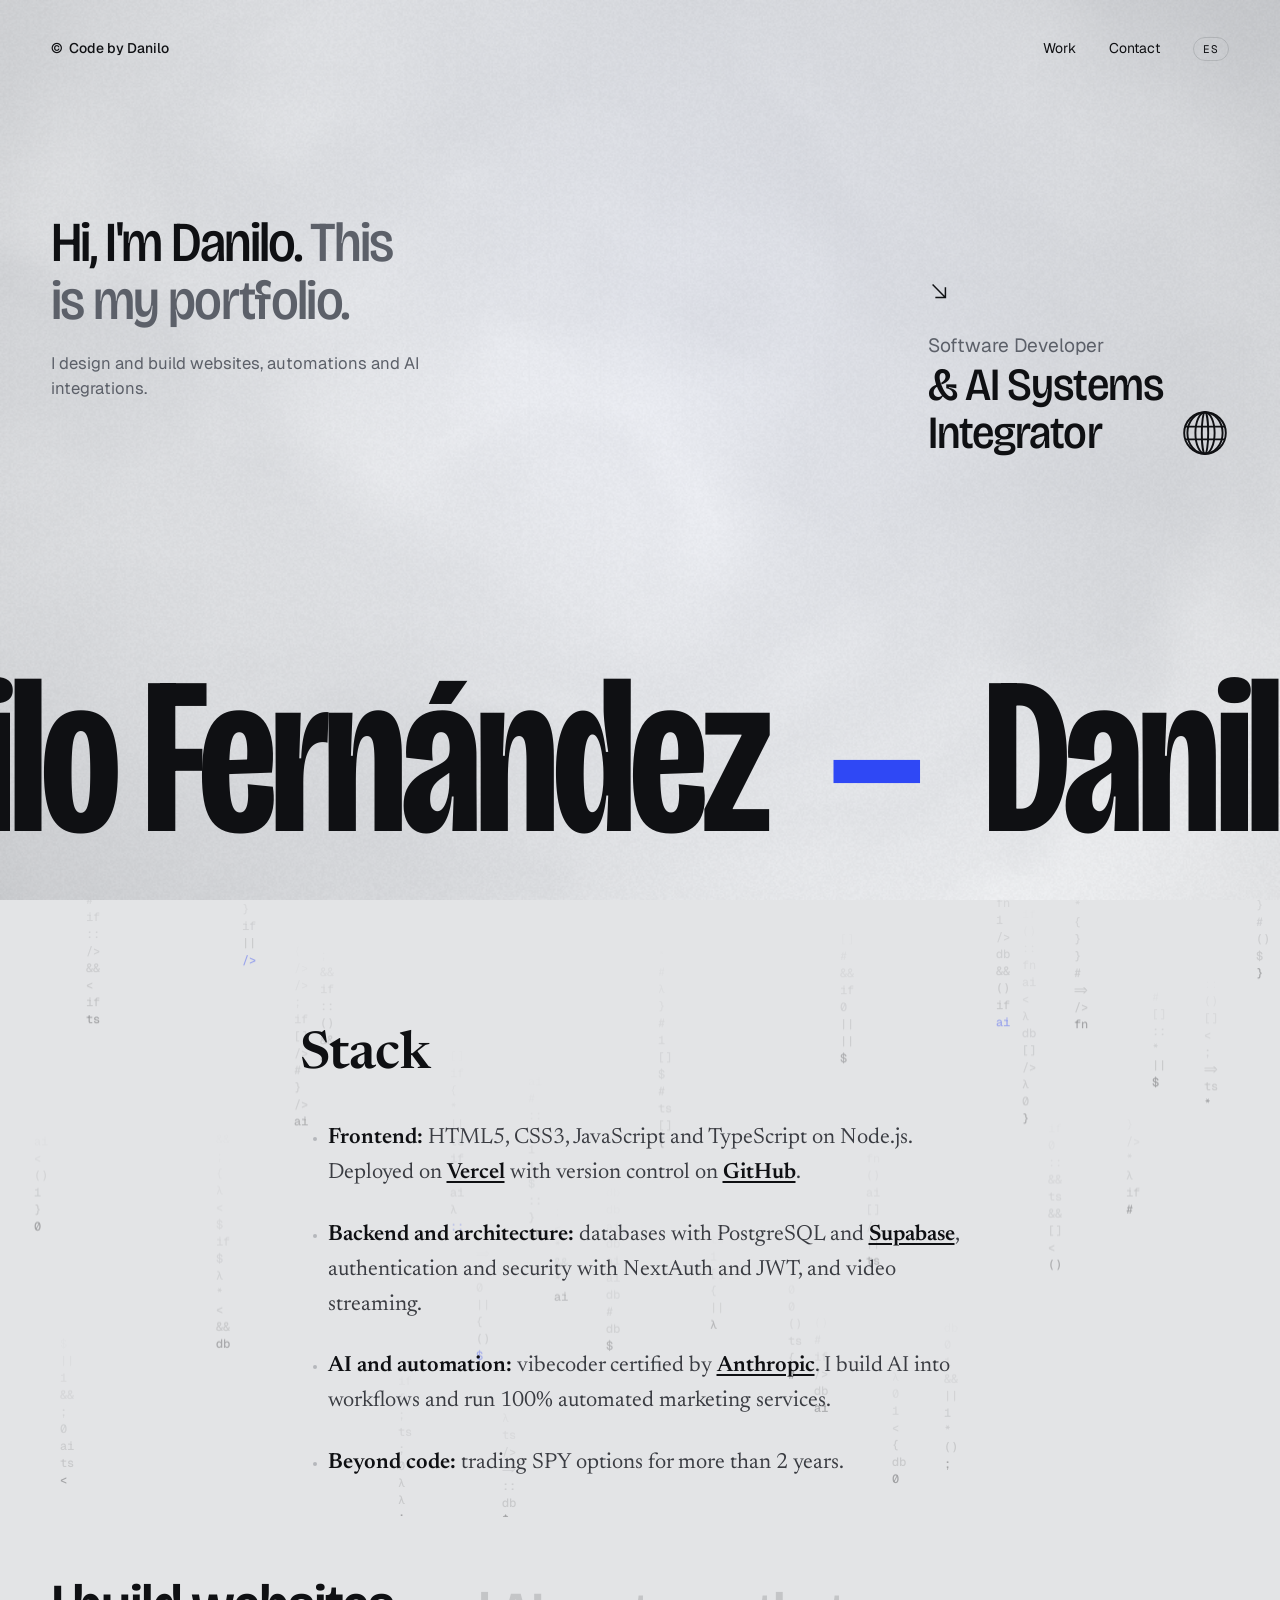
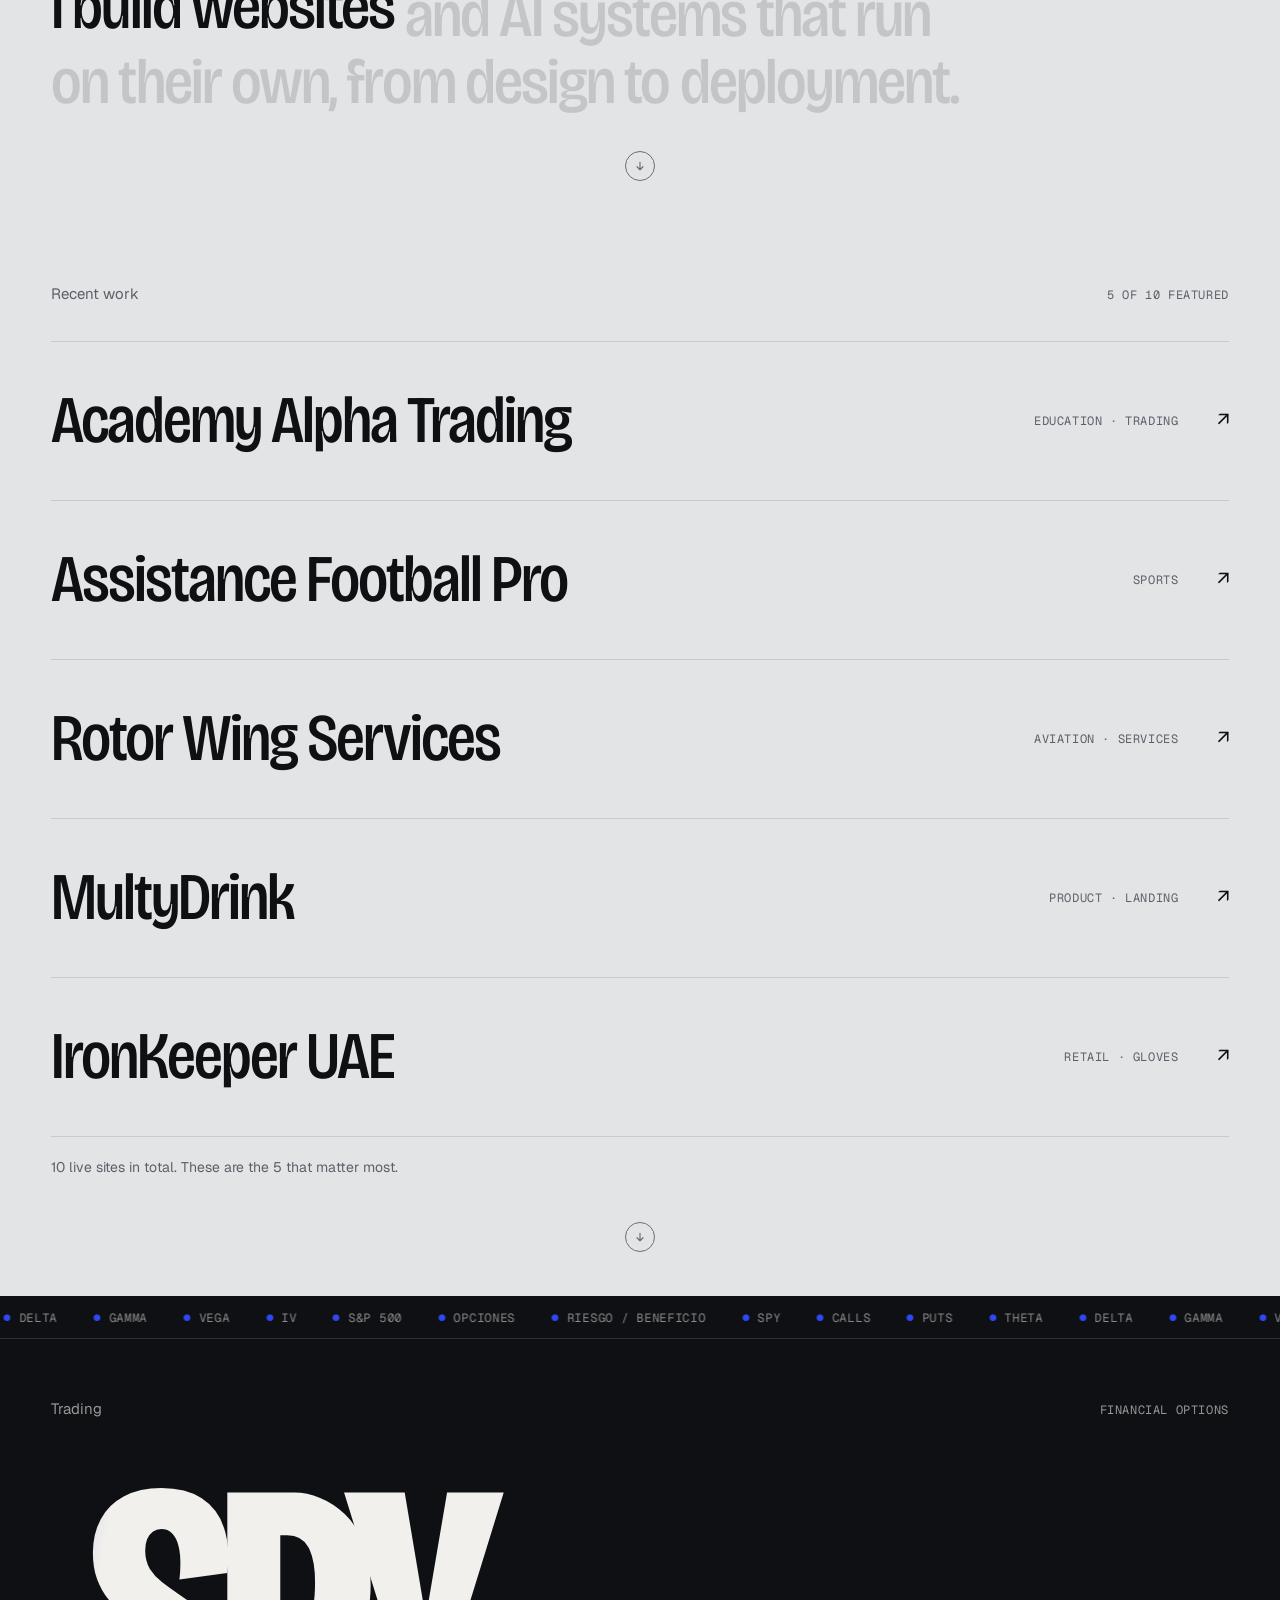
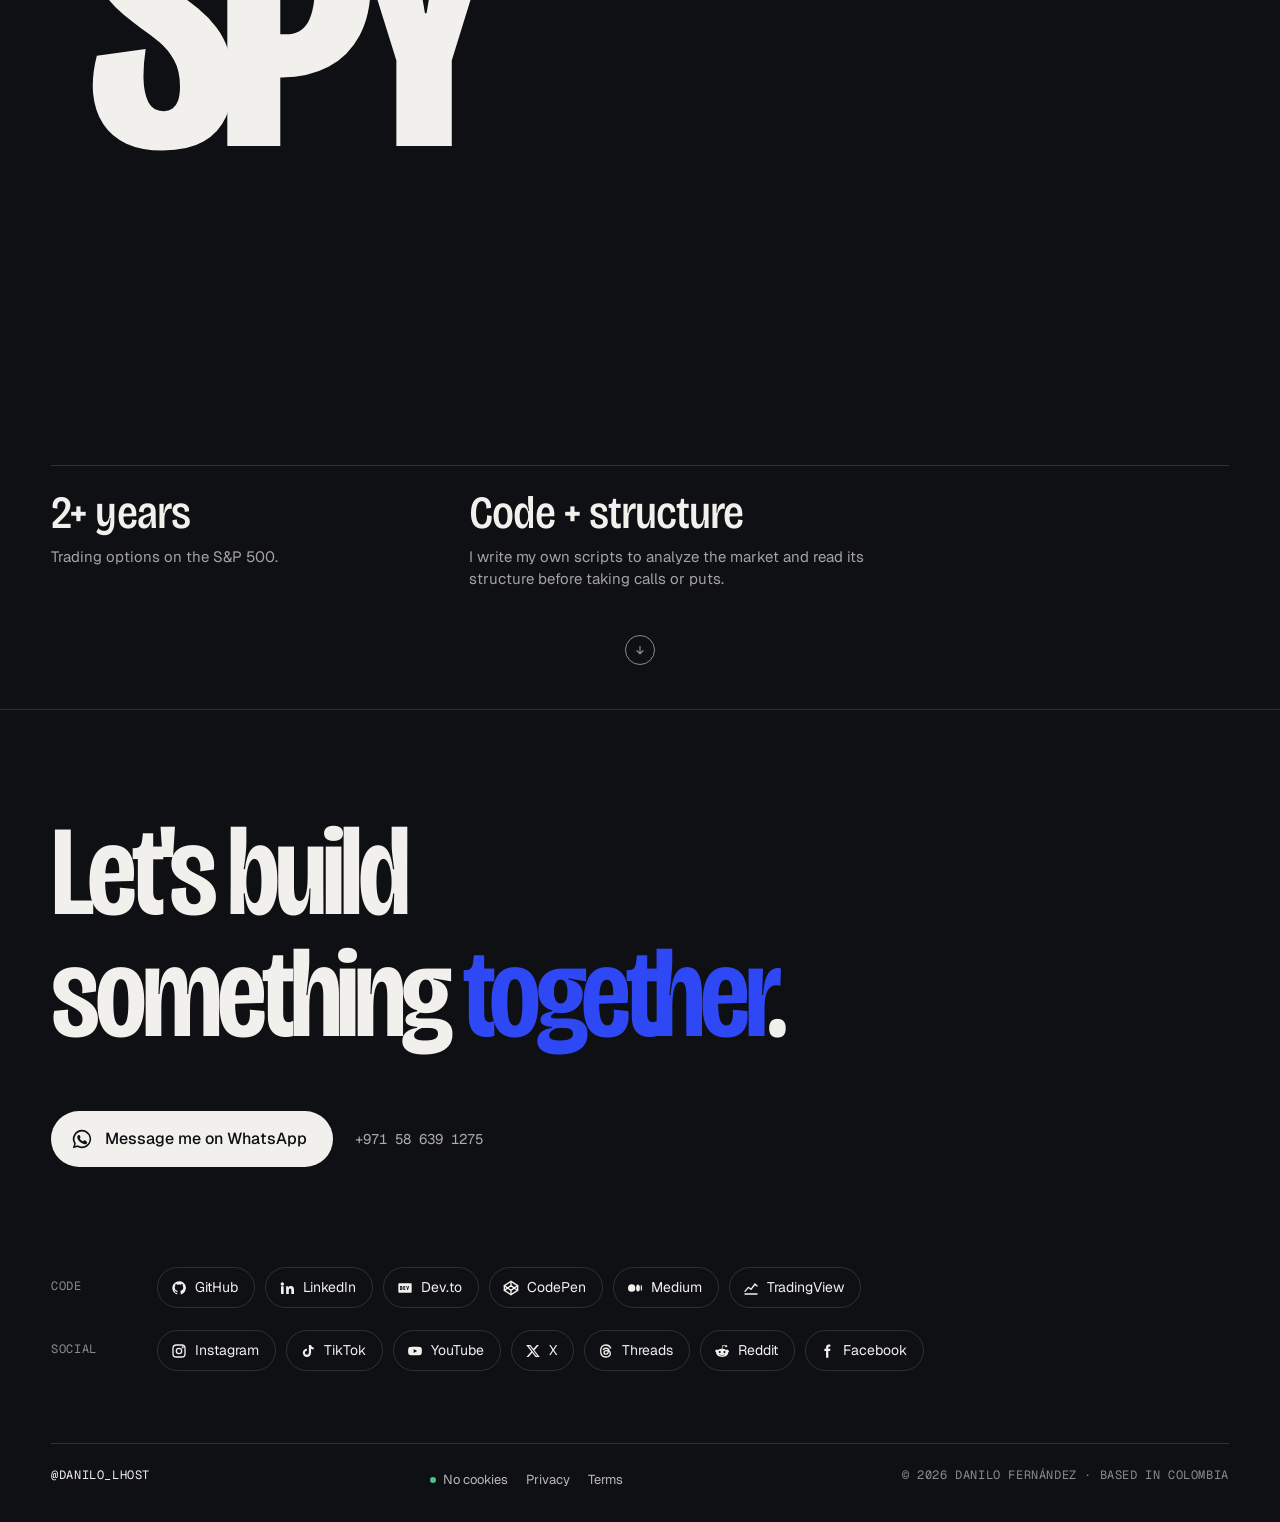
==== commit 3b912a86: "Añadir IronKeeper UAE a trabajo reciente Co-Authored-By: Claude Sonnet 5.5 <noreply@anthropic.com> C" ====
--- a/index.html
+++ b/index.html
@@ -118,7 +118,7 @@
 <a class="next" href="#proyectos" aria-label="Ir a Proyectos"><span><svg viewBox="0 0 16 16" fill="none" stroke="currentColor" stroke-width="1.6" stroke-linecap="round" stroke-linejoin="round"><path d="M8 3v10M4 9l4 4 4-4"/></svg></span></a>
 </section>
 <section class="work gutter" id="proyectos">
-<div class="head"><h2 data-i18n="work_title">Trabajo reciente</h2><span class="mono" data-i18n="work_count">4 destacados de 10</span></div>
+<div class="head"><h2 data-i18n="work_title">Trabajo reciente</h2><span class="mono" data-i18n="work_count">5 destacados de 10</span></div>
 <ul class="rows">
 <li><a href="https://academyalphatrading.com/" target="_blank" rel="noopener" data-domain="academyalphatrading.com" data-hue="228">
 <span class="r-name">Academy Alpha Trading</span><span class="r-kind mono" data-i18n="k_edu">Educación · Trading</span><span class="r-arrow">↗</span></a></li>
@@ -128,8 +128,10 @@
 <span class="r-name">Rotor Wing Services</span><span class="r-kind mono" data-i18n="k_avi">Aviación · Servicios</span><span class="r-arrow">↗</span></a></li>
 <li><a href="https://multydrink.pages.dev/" target="_blank" rel="noopener" data-domain="multydrink.pages.dev" data-hue="300">
 <span class="r-name">MultyDrink</span><span class="r-kind mono" data-i18n="k_prod">Producto · Landing</span><span class="r-arrow">↗</span></a></li>
+<li><a href="https://ironkeeperuae.vercel.app/en" target="_blank" rel="noopener" data-domain="ironkeeperuae.vercel.app" data-hue="195">
+<span class="r-name">IronKeeper UAE</span><span class="r-kind mono" data-i18n="k_gloves">Comercio · Guantes</span><span class="r-arrow">↗</span></a></li>
 </ul>
-<p class="more" data-i18n="work_more">10 sitios publicados en total. Aquí van los 4 más importantes.</p>
+<p class="more" data-i18n="work_more">10 sitios publicados en total. Aquí van los 5 más importantes.</p>
 <a class="next" href="#contacto" aria-label="Ir a Contacto"><span><svg viewBox="0 0 16 16" fill="none" stroke="currentColor" stroke-width="1.6" stroke-linecap="round" stroke-linejoin="round"><path d="M8 3v10M4 9l4 4 4-4"/></svg></span></a>
 </section>
 <section class="futbol" id="futbol" hidden>
